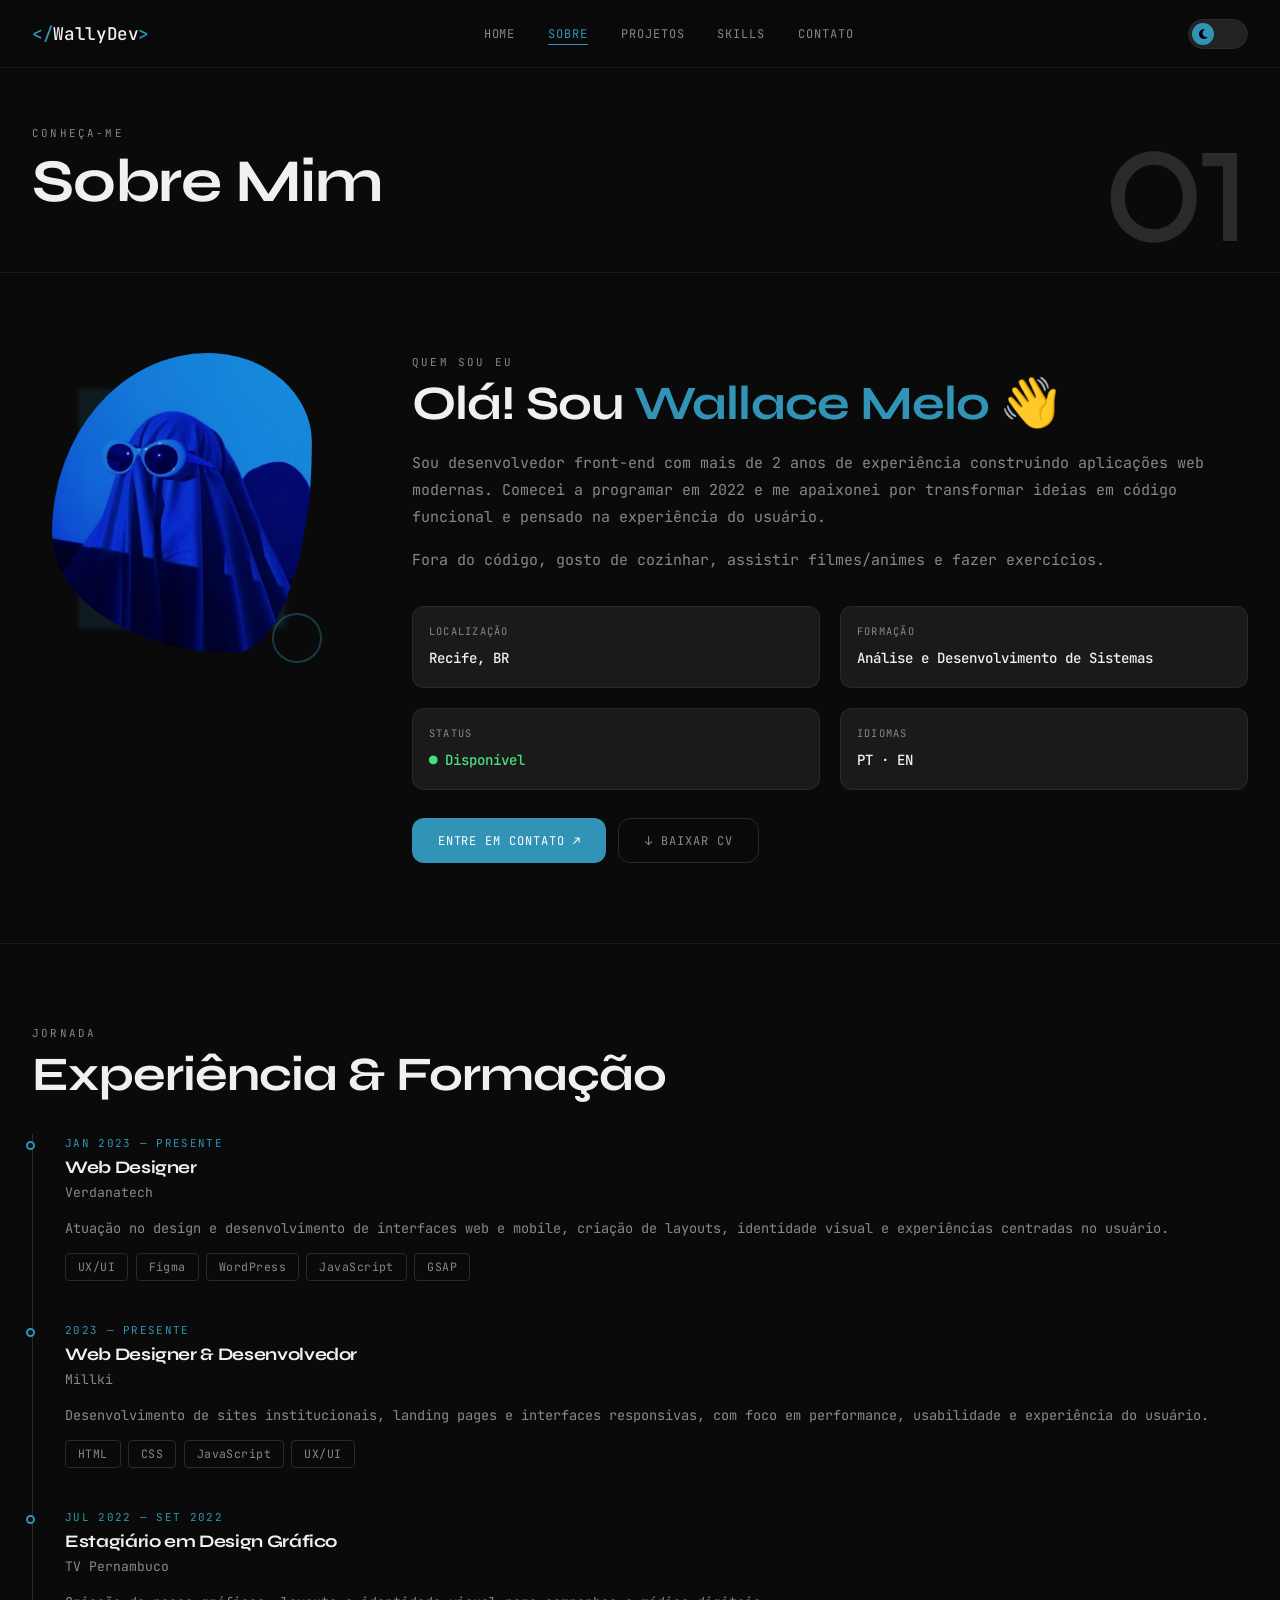
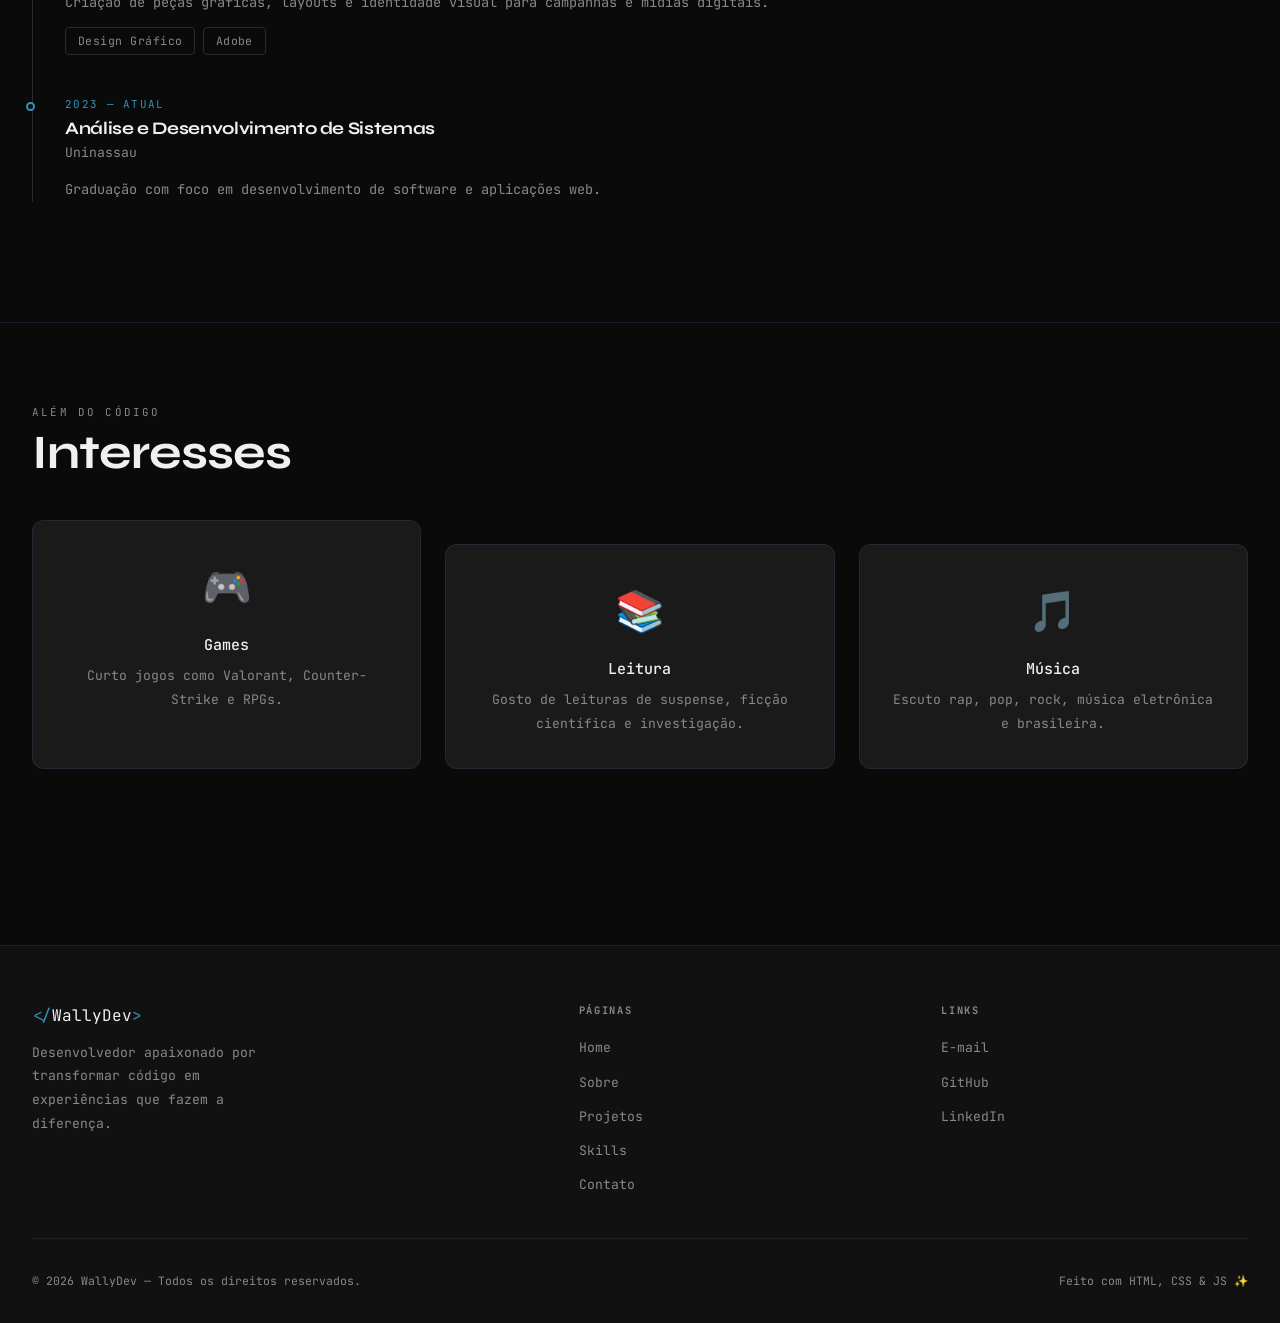
==== about.html @ e5231260 "feat: initial portfolio setup with pages, data structure, and UI enhancements (contact, projects, sk" ====
<!doctype html>
<html lang="pt-BR">

<head>
  <meta charset="UTF-8" />
  <script> (function () {
      var t = localStorage.getItem("tema");
      if (!t || t === "dark")
        document.documentElement.classList.remove("light");
      else document.documentElement.classList.add("light");
    })();
  </script>
  <meta name="viewport" content="width=device-width, initial-scale=1.0" />
  <title>Sobre Mim - WallyDev</title>
  <link rel="stylesheet" href="https://cdnjs.cloudflare.com/ajax/libs/font-awesome/6.5.0/css/all.min.css" />
  <link rel="stylesheet" href="assets/css/style.css" />
</head>

<body>
  <!-- ══ NAVBAR ══ -->
  <header class="navbar">
    <div class="nav-container">
      <!-- Logo -->
      <a href="index.html" class="nav-logo" aria-label="Início">
        <span class="tag-open">&lt;/</span>WallyDev<span class="tag-close">&gt;</span>
      </a>

      <!-- Links -->
      <nav aria-label="Principal">
        <ul class="nav-links">
          <li><a href="index.html" class="nav-link">Home</a></li>
          <li><a href="about.html" class="nav-link">Sobre</a></li>
          <li><a href="projects.html" class="nav-link">Projetos</a></li>
          <li><a href="skills.html" class="nav-link">Skills</a></li>
          <li><a href="contact.html" class="nav-link">Contato</a></li>
        </ul>
      </nav>

      <!-- toggle de tema + hambúrguer -->
      <div class="nav-direita">
        <!-- Toggle dark / light -->
        <button class="theme-btn" id="theme-btn">
          <div class="toggle-thumb">
            <i class="fa-solid fa-moon icon-lua"></i>
            <i class="fa-solid fa-sun icon-sol"></i>
          </div>
        </button>

        <button class="btn-menu" id="btn-menu">
          <i class="fa-solid fa-bars"></i>
        </button>
      </div>
    </div>

    <!-- Menu mobile -->
    <nav id="nav-mobile" class="nav-mobile" aria-label="Menu mobile">
      <a href="index.html" class="nav-link">Home</a>
      <a href="about.html" class="nav-link">Sobre</a>
      <a href="projects.html" class="nav-link">Projetos</a>
      <a href="skills.html" class="nav-link">Skills</a>
      <a href="contact.html" class="nav-link">Contato</a>
    </nav>
  </header>

  <main>
    <div class="pg-head">
      <div class="container">
        <span class="rotulo revelar">Conheça-me</span>
        <h1 class="revelar d1">Sobre Mim</h1>
        <span class="detalhe-num" aria-hidden="true">01</span>
      </div>
    </div>

    <!-- BIO + FOTO -->
    <section class="secao">
      <div class="container">
        <div class="sobre-grid">

          <!-- Foto -->
          <div class="blob-wrap revelar" style="width: 260px; height: 300px; margin: 0 auto">
            <div class="blob-frame">
              <img src="assets/images/profile/foto.jpg" alt="Foto de Wallace Melo" />
            </div>
          </div>

          <!-- Texto -->
          <div>
            <span class="rotulo revelar">Quem sou eu</span>
            <h2 class="revelar d1" style="margin-bottom: 1.25rem">
              Olá! Sou <span style="color: var(--accent)">Wallace Melo</span> 👋
            </h2>

            <!-- bio -->
            <p class="revelar d2" style="margin-bottom: 1rem">
              Sou desenvolvedor front-end com mais de 2 anos de
              experiência construindo aplicações web modernas. Comecei a
              programar em 2022 e me apaixonei por transformar ideias em
              código funcional e pensado na experiência do usuário.
            </p>
            <p class="revelar d3" style="margin-bottom: 2rem">
              Fora do código, gosto de cozinhar, assistir filmes/animes e fazer exercícios.
            </p>

            <!-- Info -->
            <div class="sobre-info revelar d4">
              <div class="info-item">
                <span class="info-rotulo">Localização</span>
                <span class="info-valor">Recife, BR</span>
              </div>
              <div class="info-item">
                <span class="info-rotulo">Formação</span>
                <span class="info-valor">Análise e Desenvolvimento de Sistemas</span>
              </div>
              <div class="info-item">
                <span class="info-rotulo">Status</span>
                <span class="info-valor" style="color: #4ade80">● Disponível</span>
              </div>
              <div class="info-item">
                <span class="info-rotulo">Idiomas</span>
                <span class="info-valor">PT · EN</span>
              </div>
            </div>

            <div style=" display: flex; gap: 0.75rem; flex-wrap: wrap; margin-top: 1.5rem;" class="revelar d4">
              <a href="contact.html" class="btn btn-prim">Entre em Contato ↗</a>
              <!-- link do currículo -->
              <a href="assets/docs/Wallace_Melo_CV.pdf" download="Wallace_Melo_CV.pdf" class="btn btn-ghost"> ↓ Baixar CV</a>
            </div>
          </div>
        </div>
      </div>
    </section>

    <!-- TIMELINE -->
    <section class="secao" style="border-top: 1px solid var(--border-soft)">
      <div class="container">
        <span class="rotulo revelar">Jornada</span>
        <h2 class="revelar d1" style="margin-bottom: 0">
          Experiência &amp; Formação
        </h2>

        <div class="timeline">

          <div class="tl-item revelar">
            <p class="tl-data">Jan 2023 — Presente</p>
            <h3 class="tl-cargo">Web Designer</h3>
            <p class="tl-empresa">Verdanatech</p>
            <p style="font-size: 0.85rem; margin-bottom: 0.75rem">
              Atuação no design e desenvolvimento de interfaces web e mobile, criação de layouts, identidade visual e
              experiências centradas no usuário.
            </p>
            <div class="tags">
              <span class="tag">UX/UI</span>
              <span class="tag">Figma</span>
              <span class="tag">WordPress</span>
              <span class="tag">JavaScript</span>
              <span class="tag">GSAP</span>
            </div>
          </div>

          <div class="tl-item revelar d1">
            <p class="tl-data">2023 — Presente</p>
            <h3 class="tl-cargo">Web Designer & Desenvolvedor</h3>
            <p class="tl-empresa">Millki</p>
            <p style="font-size: 0.85rem; margin-bottom: 0.75rem">
              Desenvolvimento de sites institucionais, landing pages e interfaces responsivas, com foco em performance,
              usabilidade e experiência do usuário.
            </p>
            <div class="tags">
              <span class="tag">HTML</span>
              <span class="tag">CSS</span>
              <span class="tag">JavaScript</span>
              <span class="tag">UX/UI</span>
            </div>
          </div>

          <div class="tl-item revelar d2">
            <p class="tl-data">Jul 2022 — Set 2022</p>
            <h3 class="tl-cargo">Estagiário em Design Gráfico</h3>
            <p class="tl-empresa">TV Pernambuco</p>
            <p style="font-size: 0.85rem; margin-bottom: 0.75rem">
              Criação de peças gráficas, layouts e identidade visual para campanhas e mídias digitais.
            </p>
            <div class="tags">
              <span class="tag">Design Gráfico</span>
              <span class="tag">Adobe</span>
            </div>
          </div>

          <div class="tl-item revelar d3">
            <p class="tl-data">2023 — Atual</p>
            <h3 class="tl-cargo">Análise e Desenvolvimento de Sistemas</h3>
            <p class="tl-empresa">Uninassau</p>
            <p style="font-size: 0.85rem">
              Graduação com foco em desenvolvimento de software e aplicações web.
            </p>
          </div>

        </div>
      </div>
    </section>

    <!-- HOBBIES -->
    <section class="secao" style="border-top: 1px solid var(--border-soft)">
      <div class="container">
        <span class="rotulo revelar">Além do código</span>
        <h2 class="revelar d1" style="margin-bottom: 2.5rem">Interesses</h2>
        <div class="grid-3">

          <div class="revelar skill-secao d1" style="text-align: center">
            <div style="font-size: 2.5rem; margin-bottom: 0.75rem">🎮</div>
            <strong style="display: block; margin-bottom: 0.35rem">Games</strong>
            <p style="font-size: 0.82rem">
              Curto jogos como Valorant, Counter-Strike e RPGs.
            </p>
          </div>

          <div class="revelar skill-secao d2" style="text-align: center">
            <div style="font-size: 2.5rem; margin-bottom: 0.75rem">📚</div>
            <strong style="display: block; margin-bottom: 0.35rem">Leitura</strong>
            <p style="font-size: 0.82rem">
              Gosto de leituras de suspense, ficção científica e investigação.
            </p>
          </div>

          <div class="revelar skill-secao d3" style="text-align: center">
            <div style="font-size: 2.5rem; margin-bottom: 0.75rem">🎵</div>
            <strong style="display: block; margin-bottom: 0.35rem">Música</strong>
            <p style="font-size: 0.82rem">
              Escuto rap, pop, rock, música eletrônica e brasileira.
            </p>
          </div>

        </div>
      </div>
    </section>
  </main>

  <!-- ══ FOOTER ══ -->
  <footer class="footer">
    <div class="container">
      <div class="footer-grid">
        <div>
          <span class="footer-logo">
            <span style="color: var(--accent)">&lt;/</span>WallyDev<span style="color: var(--accent)">&gt;
            </span>
          </span>
          <p class="footer-bio">
            Desenvolvedor apaixonado por transformar código em experiências
            que fazem a diferença.
          </p>
        </div>
        <div class="footer-col">
          <h5>Páginas</h5>
          <ul>
            <li><a href="index.html">Home</a></li>
            <li><a href="about.html">Sobre</a></li>
            <li><a href="projects.html">Projetos</a></li>
            <li><a href="skills.html">Skills</a></li>
            <li><a href="contact.html">Contato</a></li>
          </ul>
        </div>
        <div class="footer-col">
          <h5>Links</h5>
          <ul>
            <li><a href="mailto:wallacemsm2@email.com">E-mail</a></li>
            <li><a href="https://github.com/WallaceMichael" target="_blank" rel="noopener">GitHub</a></li>
            <li><a href="https://www.linkedin.com/in/wallace-michael-25173b197/" target="_blank"
                rel="noopener">LinkedIn</a></li>
          </ul>
        </div>
      </div>
      <div class="footer-base">
        <span>© <span id="ano-atual"></span> WallyDev — Todos os direitos reservados.</span>
        <span>Feito com HTML, CSS &amp; JS ✨</span>
      </div>
    </div>
  </footer>

  <script src="assets/js/script.js"></script>
</body>

</html>
---- assets/css/style.css ----
/*
  ╔══════════════════════════════════════════════════════╗
  ║   PORTFÓLIO DEV — style.css                          ║
  ║   Fontes: Syne (display) + JetBrains Mono (código)   ║
  ║   Tema padrão: dark | Alterna com html.light         ║
  ╚══════════════════════════════════════════════════════╝
*/
@import url('https://fonts.googleapis.com/css2?family=Syne:wght@400;500;600;700;800&family=JetBrains+Mono:ital,wght@0,300;0,400;0,500;1,300&display=swap');
@import '@fortawesome/fontawesome-free/css/all.min.css';

.social-icons {
  display: flex;
  gap: 1.2rem;
  align-items: center;
}

.social-icons a {
  width: 42px;
  height: 42px;
  border-radius: 50%;
  border: 1px solid var(--border);
  display: flex;
  align-items: center;
  justify-content: center;
  color: var(--text-muted);
  font-size: 1rem;
  transition: all 0.25s ease;
}

.social-icons a:hover {
  color: var(--accent);
  border-color: var(--accent);
  transform: translateY(-2px);
  box-shadow: 0 0 0 4px var(--accent-glow);
}


.contato-grid {
  display: grid;
  grid-template-columns: 1fr 1.2fr;
  gap: 3rem;
  align-items: center;
}

.contato-texto {
  max-width: 42ch;
}

.contato-frase {
  font-size: 1rem;
  line-height: 1.9;
  margin-bottom: 1.5rem;
}

.contato-cta {
  font-size: 0.9rem;
  color: var(--accent);
  font-weight: 500;
}


.github-card {
  margin-bottom: 2.5rem;
  transition: all 0.3s ease;
}

.github-card:hover {
  transform: translateY(-4px);
}


@media (max-width: 900px) {
  .contato-grid {
    grid-template-columns: 1fr;
    gap: 2.5rem;
  }

  .contato-texto {
    max-width: 100%;
  }
}

i {
  line-height: 5 !important;
}

/* ══════════════════════════════════════════
   VARIÁVEIS — dark mode é padrão, light mode ativa com html.light
══════════════════════════════════════════ */
:root {
  --bg: #0A0A0A;
  --bg2: #111111;
  --surface: #1A1A1A;
  --surface2: #222222;
  --border: #2A2A2A;
  --border-soft: rgba(129, 140, 248, 0.12);

  --accent: #3194B6;
  --accent-deep: #216379;
  --accent-glow: rgba(129, 140, 248, 0.18);

  --text: #F0F0F0;
  --text-muted: #888888;
  --text-faint: #2A2A2A;

  --nav-bg: rgba(10, 10, 10, 0.88);
  --sombra: 0 8px 40px rgba(0, 0, 0, 0.6);

  /* Tipografia */
  --display: 'Syne', sans-serif;
  --mono: 'JetBrains Mono', monospace;

  /* Layout */
  --max-w: 1280px;
  --nav-h: 68px;
  --raio: 12px;
  --pill: 999px;
  --ease: cubic-bezier(0.4, 0, 0.2, 1);
  --dur: 0.28s;
}

/* ── Modo claro ── */
html.light {
  --bg: #F4F6FF;
  --bg2: #EAEDff;
  --surface: #FFFFFF;
  --surface2: #EEF0FF;
  --border: #D2D6F5;
  --border-soft: rgba(79, 70, 229, 0.12);

  --accent: #006788;
  --accent-deep: #003444;
  --accent-glow: rgba(79, 70, 229, 0.14);

  --text: #1A1B35;
  --text-muted: #6B6E95;
  --text-faint: #C8CBE8;

  --nav-bg: rgba(244, 246, 255, 0.88);
  --sombra: 0 8px 40px rgba(79, 70, 229, 0.1);
}


/* ══════════════════════════════════════════
   RESET & BASE
══════════════════════════════════════════ */
*,
*::before,
*::after {
  box-sizing: border-box;
  margin: 0;
  padding: 0;
}

html {
  scroll-behavior: smooth;
}

body {
  font-family: var(--mono);
  font-size: 15px;
  line-height: 1.7;
  color: var(--text);
  background-color: var(--bg);
  overflow-x: hidden;
  transition: background-color 0.4s var(--ease), color 0.4s var(--ease);
}

main,
footer,
header {
  position: relative;
  z-index: 1;
}

ul {
  list-style: none;
}

a {
  text-decoration: none;
  color: inherit;
}

img {
  max-width: 100%;
  display: block;
}

button {
  border: none;
  background: none;
  font: inherit;
  cursor: pointer;
}

::selection {
  background: var(--accent);
  color: #fff;
}

::-webkit-scrollbar {
  width: 4px;
}

::-webkit-scrollbar-track {
  background: var(--bg2);
}

::-webkit-scrollbar-thumb {
  background: var(--accent);
  border-radius: 2px;
}


/* ══════════════════════════════════════════
   TIPOGRAFIA
══════════════════════════════════════════ */
h1,
h2,
h3,
h4 {
  font-family: var(--display);
  line-height: 1.1;
  letter-spacing: -0.02em;
  color: var(--text);
}

h1 {
  font-size: clamp(2.5rem, 5vw, 3.8rem);
}

h2 {
  font-size: clamp(2rem, 4vw, 3rem);
}

h3 {
  font-size: 1.25rem;
}

p {
  color: var(--text-muted);
  line-height: 1.8;
}

strong {
  color: var(--text);
  font-weight: 500;
}

/* Rótulo de seção (ex: "DESENVOLVIMENTO") */
.rotulo {
  font-size: 0.68rem;
  letter-spacing: 0.2em;
  text-transform: uppercase;
  color: var(--text-muted);
  display: block;
  margin-bottom: 0.4rem;
}

/* Título com linha à esquerda (como na referência) */
.titulo-borda {
  font-family: var(--display);
  font-size: 1.2rem;
  font-weight: 600;
  padding-left: 0.9rem;
  border-left: 3px solid var(--accent);
  line-height: 1.4;
  margin-bottom: 1.5rem;
  color: var(--text);
}

/* Tag de tecnologia */
.tag {
  display: inline-block;
  padding: 0.2rem 0.75rem;
  font-family: var(--mono);
  font-size: 0.72rem;
  letter-spacing: 0.04em;
  border: 1px solid var(--border);
  color: var(--text-muted);
  border-radius: 4px;
  transition: border-color var(--dur), color var(--dur);
  cursor: default;
}

.tag:hover {
  border-color: var(--accent);
  color: var(--accent);
}

.tags {
  display: flex;
  flex-wrap: wrap;
  gap: 0.45rem;
}

/* Badge de status */
.badge {
  display: inline-flex;
  align-items: center;
  gap: 0.35rem;
  font-family: var(--mono);
  font-size: 0.68rem;
  letter-spacing: 0.06em;
  text-transform: uppercase;
  padding: 0.2rem 0.6rem;
}

.badge::before {
  content: '';
  width: 5px;
  height: 5px;
  border-radius: 50%;
  background: currentColor;
  flex-shrink: 0;
}

.badge-verde {
  color: #4ADE80;
}

.badge-amarelo {
  color: #FACC15;
}

.badge-cinza {
  color: var(--text-muted);
}


/* ══════════════════════════════════════════
   UTILITÁRIOS
══════════════════════════════════════════ */
.container {
  width: var(--max-w);
  margin: 0 auto;
  padding: 0 2rem;
}

.secao {
  padding: 5rem 0;
}

.secao-lg {
  padding: 7rem 0;
}

.grid-2 {
  display: grid;
  grid-template-columns: repeat(2, 1fr);
  gap: 2.5rem;
}

.grid-3 {
  display: grid;
  grid-template-columns: repeat(3, 1fr);
  gap: 1.5rem;
}

.grid-4 {
  display: grid;
  grid-template-columns: repeat(4, 1fr);
  gap: 1.5rem;
}

.flex-c {
  display: flex;
  align-items: center;
}

.entre {
  justify-content: space-between;
}

.gap-sm {
  gap: 0.75rem;
}

.gap-md {
  gap: 1.5rem;
}


/* ══════════════════════════════════════════
   TOGGLE DE TEMA (lua / sol)
══════════════════════════════════════════ */
.theme-btn {
  position: relative;
  width: 60px;
  height: 30px;
  background: var(--surface2);
  border: 1px solid var(--border);
  border-radius: var(--pill);
  cursor: pointer;
  padding: 3px;
  transition: background var(--dur), border-color var(--dur);
  flex-shrink: 0;
}

.toggle-thumb {
  width: 22px;
  height: 22px;
  background: var(--accent);
  border-radius: 50%;
  display: flex;
  align-items: center;
  justify-content: center;
  font-size: 0.7rem;
  transition: transform 0.35s cubic-bezier(0.34, 1.56, 0.64, 1),
    background var(--dur);
  transform: translateX(0);
  line-height: 1;
}

html.light .toggle-thumb {
  transform: translateX(30px);
}

/* Esconde o ícone correto conforme o tema */
.icon-lua {
  display: block;
}

.icon-sol {
  display: none;
}

html.light .icon-lua {
  display: none;
}

html.light .icon-sol {
  display: block;
}


/* ══════════════════════════════════════════
   NAVBAR
══════════════════════════════════════════ */
.navbar {
  position: fixed;
  top: 0;
  left: 0;
  right: 0;
  z-index: 100;
  height: var(--nav-h);
  display: flex;
  align-items: center;
  background: var(--nav-bg);
  backdrop-filter: blur(18px);
  -webkit-backdrop-filter: blur(18px);
  border-bottom: 1px solid var(--border-soft);
  transition: background var(--dur), border-color var(--dur), box-shadow var(--dur);
}

.navbar.rolada {
  box-shadow: var(--sombra);
}

.nav-container {
  display: flex;
  align-items: center;
  justify-content: space-between;
  max-width: var(--max-w);
  width: 100%;
  margin: 0 auto;
  padding: 0 2rem;
}

/* Logo no estilo </NOME> */
.nav-logo {
  font-family: var(--mono);
  font-size: 1.1rem;
  font-weight: 500;
  color: var(--text);
  letter-spacing: -0.02em;
}

.nav-logo .tag-open,
.nav-logo .tag-close {
  color: var(--accent);
}

.nav-links {
  display: flex;
  align-items: center;
  gap: 0.25rem;
}

.nav-link {
  font-family: var(--mono);
  font-size: 0.75rem;
  letter-spacing: 0.08em;
  text-transform: uppercase;
  color: var(--text-muted);
  padding: 0.45rem 0.9rem;
  border-radius: var(--raio);
  transition: color var(--dur), background var(--dur);
  position: relative;
}

.nav-link::after {
  content: '';
  position: absolute;
  bottom: 4px;
  left: 0.9rem;
  right: 0.9rem;
  height: 1px;
  background: var(--accent);
  transform: scaleX(0);
  transform-origin: left;
  transition: transform 0.3s var(--ease);
}

.nav-link:hover,
.nav-link.ativo {
  color: var(--text);
}

.nav-link:hover::after,
.nav-link.ativo::after {
  transform: scaleX(1);
}

.nav-link.ativo {
  color: var(--accent);
}

.nav-direita {
  display: flex;
  align-items: center;
  gap: 0.75rem;
}

.btn-menu {
  display: none;
  font-size: 1.3rem;
  color: var(--text);
  padding: 0.25rem;
}

/* Menu mobile */
.nav-mobile {
  display: none;
  flex-direction: column;
  position: fixed;
  top: var(--nav-h);
  left: 0;
  right: 0;
  background: var(--bg);
  border-bottom: 1px solid var(--border);
  padding: 1.25rem 2rem 2rem;
  gap: 0.25rem;
  z-index: 99;
}

.nav-mobile.aberto {
  display: flex;
}

.nav-mobile .nav-link {
  font-size: 0.88rem;
  padding: 0.75rem 0;
  border-bottom: 1px solid var(--border-soft);
  border-radius: 0;
}

.nav-mobile .nav-link:last-child {
  border-bottom: none;
}


/* ══════════════════════════════════════════
   FOOTER
══════════════════════════════════════════ */
.footer {
  background: var(--bg2);
  border-top: 1px solid var(--border-soft);
  padding: 3.5rem 0 2rem;
  margin-top: 6rem;
}

.footer-grid {
  display: grid;
  grid-template-columns: 1.6fr 1fr 1fr;
  gap: 3.5rem;
  margin-bottom: 2.5rem;
}

.footer-logo {
  font-family: var(--mono);
  font-size: 1rem;
  color: var(--text);
  display: block;
  margin-bottom: 0.75rem;
}

.footer-bio {
  font-size: 0.82rem;
  max-width: 28ch;
  line-height: 1.8;
}

.footer-col h5 {
  font-family: var(--mono);
  font-size: 0.65rem;
  letter-spacing: 0.16em;
  text-transform: uppercase;
  color: var(--text-muted);
  margin-bottom: 1rem;
}

.footer-col ul {
  display: flex;
  flex-direction: column;
  gap: 0.55rem;
}

.footer-col a {
  font-size: 0.82rem;
  color: var(--text-muted);
  transition: color var(--dur);
}

.footer-col a:hover {
  color: var(--accent);
}

.footer-base {
  display: flex;
  justify-content: space-between;
  align-items: center;
  padding-top: 2rem;
  border-top: 1px solid var(--border-soft);
  font-size: 0.72rem;
  color: var(--text-muted);
}


/* ══════════════════════════════════════════
   BOTÕES
══════════════════════════════════════════ */
.btn {
  display: inline-flex;
  align-items: center;
  gap: 0.5rem;
  font-family: var(--mono);
  font-size: 0.75rem;
  letter-spacing: 0.08em;
  text-transform: uppercase;
  padding: 0.7rem 1.6rem;
  border-radius: var(--raio);
  transition: all var(--dur) var(--ease);
  white-space: nowrap;
  cursor: pointer;
}

.btn-prim {
  background: var(--accent);
  color: #fff;
  box-shadow: 0 0 0 0 var(--accent-glow);
}

.btn-prim:hover {
  background: var(--accent-deep);
  transform: translateY(-2px);
  box-shadow: 0 0 0 6px var(--accent-glow);
}

.btn-ghost {
  background: transparent;
  color: var(--text-muted);
  border: 1px solid var(--border);
}

.btn-ghost:hover {
  border-color: var(--accent);
  color: var(--accent);
}

.btn-sm {
  padding: 0.45rem 1rem;
  font-size: 0.68rem;
}

.btn-link {
  font-family: var(--mono);
  font-size: 0.8rem;
  color: var(--text);
  letter-spacing: 0.06em;
  text-transform: uppercase;
  padding-bottom: 3px;
  border-bottom: 1.5px solid var(--text-muted);
  transition: color var(--dur), border-color var(--dur);
  display: inline-flex;
  align-items: center;
  gap: 0.35rem;
}

.btn-link:hover {
  color: var(--accent);
  border-color: var(--accent);
}


/* ══════════════════════════════════════════
   BLOB — FOTO COM FORMA ORGÂNICA
══════════════════════════════════════════ */
.blob-wrap {
  position: relative;
  flex-shrink: 0;
  width: 360px;
  height: 500px;
}

/* Sombra/decoração atrás da foto */
.blob-wrap::before {
  content: '';
  position: absolute;
  width: 80%;
  height: 80%;
  background: var(--accent);
  opacity: 0.12;
  top: 12%;
  left: 10%;
  animation: blob-morph 10s ease-in-out infinite reverse;
  filter: blur(2px);
}

/* Ponto decorativo no canto */
.blob-wrap::after {
  content: '';
  position: absolute;
  width: 50px;
  height: 50px;
  border: 2px solid var(--accent);
  border-radius: 50%;
  bottom: -10px;
  right: -10px;
  opacity: 0.35;
}

.blob-frame {
  width: 100%;
  height: 100%;
  border-radius: 60% 40% 30% 70% / 60% 30% 70% 40%;
  overflow: hidden;
  position: relative;
  z-index: 1;
  animation: blob-morph 8s ease-in-out infinite;
}

.blob-frame img {
  width: 100%;
  height: 100%;
  object-fit: cover;
  filter: grayscale(20%) brightness(0.95) contrast(1.02);
  transition: filter 0.6s var(--ease);
}

.blob-wrap:hover .blob-frame img {
  filter: grayscale(0%) brightness(1) contrast(1.02);
}

/* Placeholder quando não há foto */
.blob-placeholder {
  width: 100%;
  height: 100%;
  background: var(--surface2);
  display: flex;
  flex-direction: column;
  align-items: center;
  justify-content: center;
  gap: 0.75rem;
  color: var(--text-muted);
  font-family: var(--mono);
  font-size: 0.72rem;
  text-align: center;
}

@keyframes blob-morph {

  0%,
  100% {
    border-radius: 60% 40% 30% 70% / 60% 30% 70% 40%;
  }

  25% {
    border-radius: 30% 60% 70% 40% / 50% 60% 30% 60%;
  }

  50% {
    border-radius: 50% 60% 30% 60% / 40% 30% 60% 50%;
  }

  75% {
    border-radius: 40% 60% 60% 40% / 60% 40% 40% 60%;
  }
}


/* ══════════════════════════════════════════
   TICKER / MARQUEE
══════════════════════════════════════════ */
.ticker {
  overflow: hidden;
  border-top: 1px solid var(--border-soft);
  border-bottom: 1px solid var(--border-soft);
  padding: 1rem 0;
  background: var(--bg2);
}

.ticker-inner {
  display: flex;
  gap: 2.5rem;
  animation: ticker-scroll 28s linear infinite;
  width: max-content;
}

.ticker:hover .ticker-inner {
  animation-play-state: paused;
}

.ticker-item {
  display: flex;
  align-items: center;
  gap: 0.6rem;
  font-family: var(--mono);
  font-size: 0.72rem;
  color: var(--text-muted);
  white-space: nowrap;
  text-transform: uppercase;
  letter-spacing: 0.1em;
}

.ticker-item::before {
  content: '◆';
  color: var(--accent);
  font-size: 0.45rem;
}

@keyframes ticker-scroll {
  from {
    transform: translateX(0);
  }

  to {
    transform: translateX(-50%);
  }
}


/* ══════════════════════════════════════════
   CARD DE PROJETO
══════════════════════════════════════════ */
.card {
  background: var(--surface);
  border: 1px solid var(--border-soft);
  border-radius: var(--raio);
  overflow: hidden;
  transition: transform var(--dur), box-shadow var(--dur), border-color var(--dur);
  display: flex;
  flex-direction: column;
}

.card:hover {
  transform: translateY(-5px);
  border-color: var(--accent);
  box-shadow: var(--sombra), 0 0 0 1px var(--accent-glow);
}

.card-thumb {
  aspect-ratio: 16/9;
  background: var(--surface2);
  display: flex;
  align-items: center;
  justify-content: center;
  font-size: 3rem;
  color: var(--text-faint);
  overflow: hidden;
  position: relative;
}

.card-thumb img {
  width: 100%;
  height: 100%;
  object-fit: cover;
}

/* Overlay de hover na thumbnail */
.card-thumb::after {
  content: 'Ver mais →';
  position: absolute;
  inset: 0;
  background: var(--accent);
  color: #fff;
  font-family: var(--mono);
  font-size: 0.75rem;
  letter-spacing: 0.1em;
  text-transform: uppercase;
  display: flex;
  align-items: center;
  justify-content: center;
  opacity: 0;
  transition: opacity var(--dur);
}

.card:hover .card-thumb::after {
  opacity: 1;
}

.card-body {
  padding: 1.4rem;
  flex-grow: 1;
  display: flex;
  flex-direction: column;
  gap: 0.6rem;
}

.card-titulo {
  font-family: var(--display);
  font-size: 1.1rem;
  font-weight: 700;
}

.card-desc {
  font-size: 0.82rem;
  line-height: 1.7;
  flex-grow: 1;
  display: -webkit-box;
  -webkit-line-clamp: 3;
  -webkit-box-orient: vertical;
  overflow: hidden;
}

.card-footer {
  display: flex;
  align-items: center;
  justify-content: space-between;
  padding-top: 1rem;
  border-top: 1px solid var(--border-soft);
  margin-top: auto;
  flex-wrap: wrap;
  gap: 0.5rem;
}


/* ══════════════════════════════════════════
   SOCIAL CÍRCULOS (página contato)
══════════════════════════════════════════ */
.social-grid {
  display: flex;
  flex-wrap: wrap;
  gap: 1.5rem;
}

.social-circulo {
  width: 145px;
  height: 145px;
  border-radius: 50%;
  border: 1.5px solid var(--border);
  display: flex;
  flex-direction: column;
  align-items: center;
  justify-content: center;
  gap: 0.4rem;
  text-decoration: none;
  color: var(--text);
  font-family: var(--mono);
  font-size: 0.78rem;
  font-weight: 500;
  text-transform: uppercase;
  letter-spacing: 0.06em;
  transition: all 0.35s cubic-bezier(0.34, 1.56, 0.64, 1);
  position: relative;
  overflow: hidden;
  cursor: pointer;
}

/* Fundo animado no hover */
.social-circulo::before {
  content: '';
  position: absolute;
  inset: 0;
  border-radius: 50%;
  background: var(--accent);
  transform: scale(0);
  transition: transform 0.4s cubic-bezier(0.34, 1.56, 0.64, 1);
}

.social-circulo:hover::before {
  transform: scale(1);
}

.social-circulo:hover {
  color: #fff;
  border-color: var(--accent);
}

.social-circulo>* {
  position: relative;
  z-index: 1;
}

.social-circulo .sc-icon {
  font-size: 1.6rem;
}

.social-circulo .sc-nome {
  font-size: 0.72rem;
}

.social-circulo .sc-seta {
  font-size: 0.8rem;
  opacity: 0.6;
}


/* ══════════════════════════════════════════
   GITHUB CARD (contato)
══════════════════════════════════════════ */
.github-card {
  background: var(--surface);
  border: 1px solid var(--border-soft);
  border-radius: var(--raio);
  padding: 1.5rem 1.75rem;
  display: flex;
  gap: 1.5rem;
  align-items: flex-start;
  margin-bottom: 2rem;
  transition: border-color var(--dur);
}

.github-card:hover {
  border-color: var(--accent);
}

.gh-avatar {
  width: 64px;
  height: 64px;
  border-radius: 50%;
  border: 2px dashed var(--border);
  display: flex;
  align-items: center;
  justify-content: center;
  font-size: 2rem;
  flex-shrink: 0;
  color: var(--text-muted);
}

.gh-handle {
  font-family: var(--mono);
  font-size: 0.88rem;
  color: var(--accent);
  margin-bottom: 0.4rem;
}

.gh-bio {
  font-size: 0.82rem;
  max-width: 45ch;
}


/* ══════════════════════════════════════════
   FORMULÁRIO
══════════════════════════════════════════ */
.campo {
  display: flex;
  flex-direction: column;
  gap: 0.35rem;
  margin-bottom: 1.2rem;
}

.campo-label {
  font-size: 0.68rem;
  letter-spacing: 0.14em;
  text-transform: uppercase;
  color: var(--text-muted);
}

.campo-input {
  padding: 0.8rem 1rem;
  background: var(--surface);
  border: 1px solid var(--border);
  border-bottom-width: 2px;
  border-radius: var(--raio) var(--raio) 0 0;
  font: inherit;
  font-size: 0.88rem;
  color: var(--text);
  outline: none;
  width: 100%;
  transition: border-color var(--dur), box-shadow var(--dur), background var(--dur);
}

.campo-input:focus {
  border-color: var(--accent);
  box-shadow: 0 2px 0 0 var(--accent);
  background: var(--surface2);
}

.campo-input.erro {
  border-color: #F87171;
  box-shadow: 0 2px 0 0 #F87171;
}

textarea.campo-input {
  resize: vertical;
  min-height: 140px;
  border-radius: var(--raio);
}

.campo-erro {
  font-size: 0.72rem;
  color: #F87171;
  min-height: 1rem;
}

.form-ok {
  padding: 0.9rem 1.25rem;
  background: rgba(74, 222, 128, 0.08);
  border: 1px solid rgba(74, 222, 128, 0.3);
  border-radius: var(--raio);
  font-size: 0.82rem;
  color: #4ADE80;
  display: none;
  margin-top: 1rem;
}


/* ══════════════════════════════════════════
   SEÇÃO: HERO (home)
══════════════════════════════════════════ */
.hero {
  min-height: 100vh;
  display: flex;
  align-items: center;
  padding-top: var(--nav-h);
}

.hero-inner {
  display: flex;
  align-items: center;
  gap: 4rem;
  justify-content: space-between;
  padding: 3rem 0;
}

.hero-text {
  flex: 1;
  max-width: 540px;
}

.hero-kicker {
  display: inline-flex;
  align-items: center;
  gap: 0.6rem;
  font-family: var(--mono);
  font-size: 0.72rem;
  letter-spacing: 0.14em;
  text-transform: uppercase;
  color: var(--text-muted);
  margin-bottom: 1.25rem;
}

.hero-dot {
  width: 7px;
  height: 7px;
  border-radius: 50%;
  background: #4ADE80;
  animation: pulsar 2s ease-in-out infinite;
  flex-shrink: 0;
}

@keyframes pulsar {

  0%,
  100% {
    box-shadow: 0 0 0 0 rgba(74, 222, 128, 0.5);
  }

  50% {
    box-shadow: 0 0 0 6px rgba(74, 222, 128, 0);
  }
}

.hero-titulo {
  font-family: var(--display);
  font-size: clamp(2.8rem, 6vw, 4.5rem);
  font-weight: 800;
  line-height: 1.05;
  letter-spacing: -0.03em;
  margin-bottom: 1.25rem;
}

.hero-titulo .linha-acento {
  color: var(--accent);
  /* Efeito de grade no texto */
  background: linear-gradient(135deg, var(--accent) 0%, #A78BFA 100%);
  -webkit-background-clip: text;
  -webkit-text-fill-color: transparent;
  background-clip: text;
}

.hero-sub {
  font-size: 0.92rem;
  max-width: 44ch;
  line-height: 1.85;
  margin-bottom: 2.5rem;
}

.hero-acoes {
  display: flex;
  gap: 0.75rem;
  flex-wrap: wrap;
  margin-bottom: 2.5rem;
}

.hero-redes {
  display: flex;
  gap: 1.5rem;
  align-items: center;
}

.rede-link {
  font-family: var(--mono);
  font-size: 0.72rem;
  letter-spacing: 0.1em;
  text-transform: uppercase;
  color: var(--text-muted);
  border-bottom: 1px solid transparent;
  padding-bottom: 2px;
  transition: all var(--dur);
}

.rede-link:hover {
  color: var(--accent);
  border-color: var(--accent);
}


/* ══════════════════════════════════════════
   SEÇÃO: SOBRE (foto + texto)
══════════════════════════════════════════ */
.sobre-grid {
  display: grid;
  grid-template-columns: 300px 1fr;
  gap: 5rem;
  align-items: start;
}

.sobre-info {
  display: grid;
  grid-template-columns: 1fr 1fr;
  gap: 1.25rem;
  margin: 1.75rem 0;
}

.info-item {
  padding: 1rem;
  background: var(--surface);
  border: 1px solid var(--border-soft);
  border-radius: var(--raio);
}

.info-rotulo {
  font-size: 0.65rem;
  letter-spacing: 0.12em;
  text-transform: uppercase;
  color: var(--text-muted);
  margin-bottom: 0.3rem;
  display: block;
}

.info-valor {
  font-size: 0.88rem;
  color: var(--text);
  font-weight: 500;
}


/* ══════════════════════════════════════════
   TIMELINE
══════════════════════════════════════════ */
.timeline {
  border-left: 1.5px solid var(--border);
  padding-left: 2rem;
  margin-top: 2rem;
}

.tl-item {
  position: relative;
  margin-bottom: 2.5rem;
}

.tl-item::before {
  content: '';
  position: absolute;
  left: -2.45rem;
  top: 7px;
  width: 9px;
  height: 9px;
  border-radius: 50%;
  background: var(--bg);
  border: 2px solid var(--accent);
}

.tl-data {
  font-family: var(--mono);
  font-size: 0.68rem;
  letter-spacing: 0.12em;
  text-transform: uppercase;
  color: var(--accent);
  margin-bottom: 0.3rem;
}

.tl-cargo {
  font-family: var(--display);
  font-size: 1.1rem;
  font-weight: 700;
  margin-bottom: 0.2rem;
}

.tl-empresa {
  font-size: 0.82rem;
  color: var(--text-muted);
  margin-bottom: 0.75rem;
}


/* ══════════════════════════════════════════
   SEÇÃO: PROJETOS
══════════════════════════════════════════ */
.filtros {
  display: flex;
  flex-wrap: wrap;
  gap: 0.5rem;
  margin-bottom: 2.5rem;
}

.filtro-btn {
  font-family: var(--mono);
  font-size: 0.68rem;
  letter-spacing: 0.1em;
  text-transform: uppercase;
  padding: 0.35rem 0.9rem;
  border-radius: var(--pill);
  border: 1px solid var(--border);
  color: var(--text-muted);
  background: transparent;
  cursor: pointer;
  transition: all var(--dur);
}

.filtro-btn:hover,
.filtro-btn.ativo {
  background: var(--accent);
  border-color: var(--accent);
  color: #fff;
}

.busca-wrap {
  position: relative;
  max-width: 360px;
  margin-bottom: 2rem;
}

.busca-ico {
  position: absolute;
  left: 1rem;
  top: 50%;
  transform: translateY(-50%);
  font-size: 0.85rem;
  pointer-events: none;
  color: var(--text-muted);
}

.campo-busca {
  width: 100%;
  padding: 0.7rem 1rem 0.7rem 2.6rem;
  background: var(--surface);
  border: 1px solid var(--border);
  border-radius: var(--pill);
  font: inherit;
  font-size: 0.82rem;
  color: var(--text);
  outline: none;
  transition: border-color var(--dur), box-shadow var(--dur);
}

.campo-busca:focus {
  border-color: var(--accent);
  box-shadow: 0 0 0 3px var(--accent-glow);
}

.campo-busca::placeholder {
  color: var(--text-muted);
}


/* ══════════════════════════════════════════
   SEÇÃO: SKILLS
══════════════════════════════════════════ */
.skill-secao {
  background: var(--surface);
  border: 1px solid var(--border-soft);
  border-radius: var(--raio);
  padding: 2rem;
}

.skill-secao+.skill-secao {
  margin-top: 1.5rem;
}


/* ══════════════════════════════════════════
   SCROLL REVEAL
══════════════════════════════════════════ */
.revelar {
  opacity: 0;
  transform: translateY(22px);
  transition: opacity 0.65s var(--ease), transform 0.65s var(--ease);
}

.revelar.visivel {
  opacity: 1;
  transform: translateY(0);
}

.d1 {
  transition-delay: 0.08s;
}

.d2 {
  transition-delay: 0.16s;
}

.d3 {
  transition-delay: 0.24s;
}

.d4 {
  transition-delay: 0.32s;
}


/* ══════════════════════════════════════════
   CABEÇALHO DE PÁGINA (sub-pages)
══════════════════════════════════════════ */
.pg-head {
  padding-top: calc(var(--nav-h) + 3.5rem);
  padding-bottom: 3.5rem;
  border-bottom: 1px solid var(--border-soft);
  overflow: hidden;
  position: relative;
}

.pg-head h1 {
  margin-top: 0.3rem;
}

.pg-head .detalhe-num {
  position: absolute;
  right: 2rem;
  bottom: 0;
  font-family: var(--display);
  font-size: clamp(5rem, 14vw, 11rem);
  color: var(--text-faint);
  line-height: 1;
  pointer-events: none;
  user-select: none;
  letter-spacing: -0.04em;
}


/* ══════════════════════════════════════════
   SEÇÃO HEADING
══════════════════════════════════════════ */
.sec-head {
  margin-bottom: 3rem;
  padding-bottom: 1.25rem;
  border-bottom: 1px solid var(--border-soft);
  display: flex;
  align-items: baseline;
  justify-content: space-between;
  flex-wrap: wrap;
  gap: 1rem;
}

.sec-head h2 {
  font-size: clamp(1.75rem, 3.5vw, 2.5rem);
}


/* ══════════════════════════════════════════
   RESPONSIVIDADE
══════════════════════════════════════════ */
@media (max-width: 900px) {
  .hero-inner {
    flex-direction: column-reverse;
    align-items: flex-start;
    gap: 2.5rem;
  }

  .blob-wrap {
    width: 280px;
    height: 310px;
    margin: 0 auto;
  }

  .footer-grid {
    grid-template-columns: 1fr 1fr;
    gap: 2rem;
  }

  .sobre-grid {
    grid-template-columns: 1fr;
    gap: 2rem;
  }

  .grid-3 {
    grid-template-columns: repeat(2, 1fr);
  }
}

@media (max-width: 768px) {
  :root {
    --nav-h: 62px;
  }

  .nav-links {
    display: none;
  }

  .btn-menu {
    display: block;
  }

  .grid-2 {
    grid-template-columns: 1fr;
  }

  .sobre-info {
    grid-template-columns: 1fr;
  }

  .social-grid {
    justify-content: center;
  }

  .social-circulo {
    width: 120px;
    height: 120px;
    font-size: 0.7rem;
  }

  .social-circulo .sc-icon {
    font-size: 1.3rem;
  }

  .footer-grid {
    grid-template-columns: 1fr;
    gap: 2rem;
  }

  .footer-base {
    flex-direction: column;
    gap: 0.5rem;
    text-align: center;
  }
}

@media (max-width: 480px) {
  .container {
    padding: 0 1.25rem;
  }

  .grid-3 {
    grid-template-columns: 1fr;
  }

  .hero-acoes {
    flex-direction: column;
    align-items: stretch;
  }

  .btn {
    justify-content: center;
  }
}
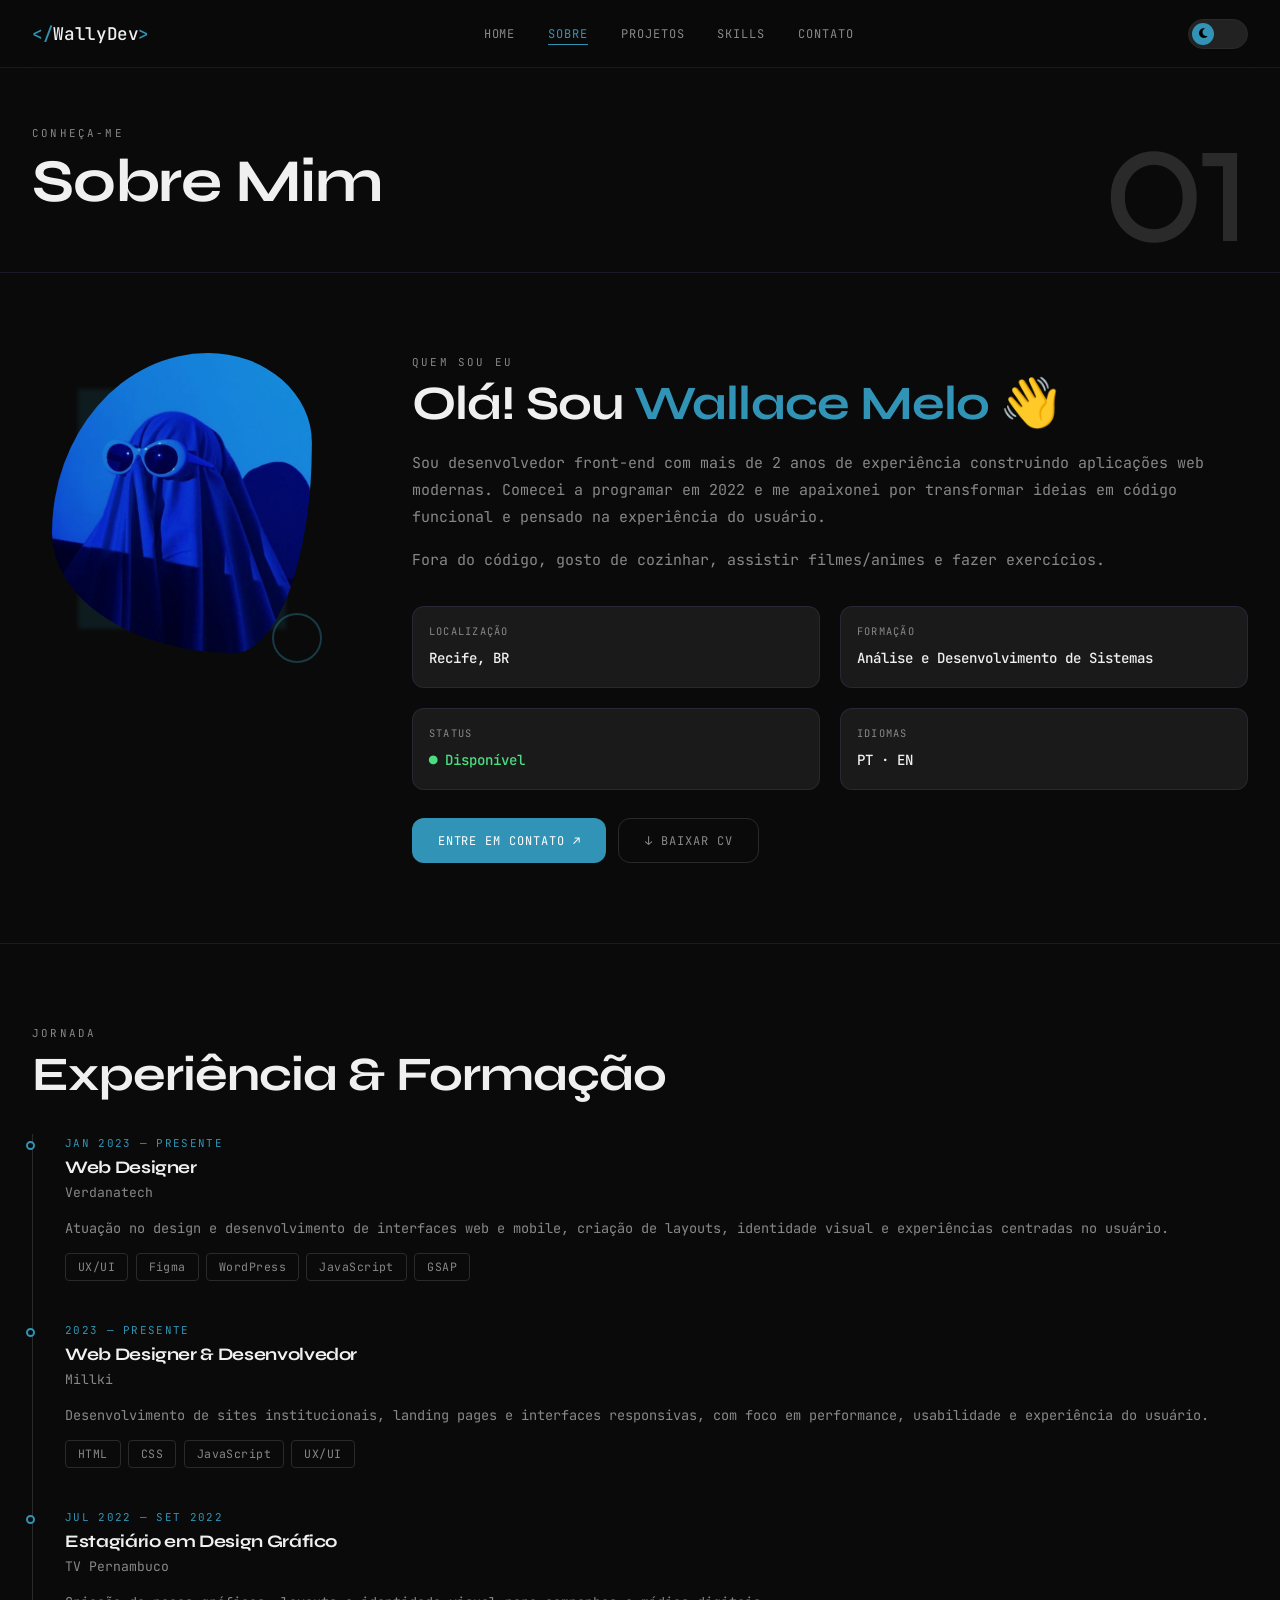
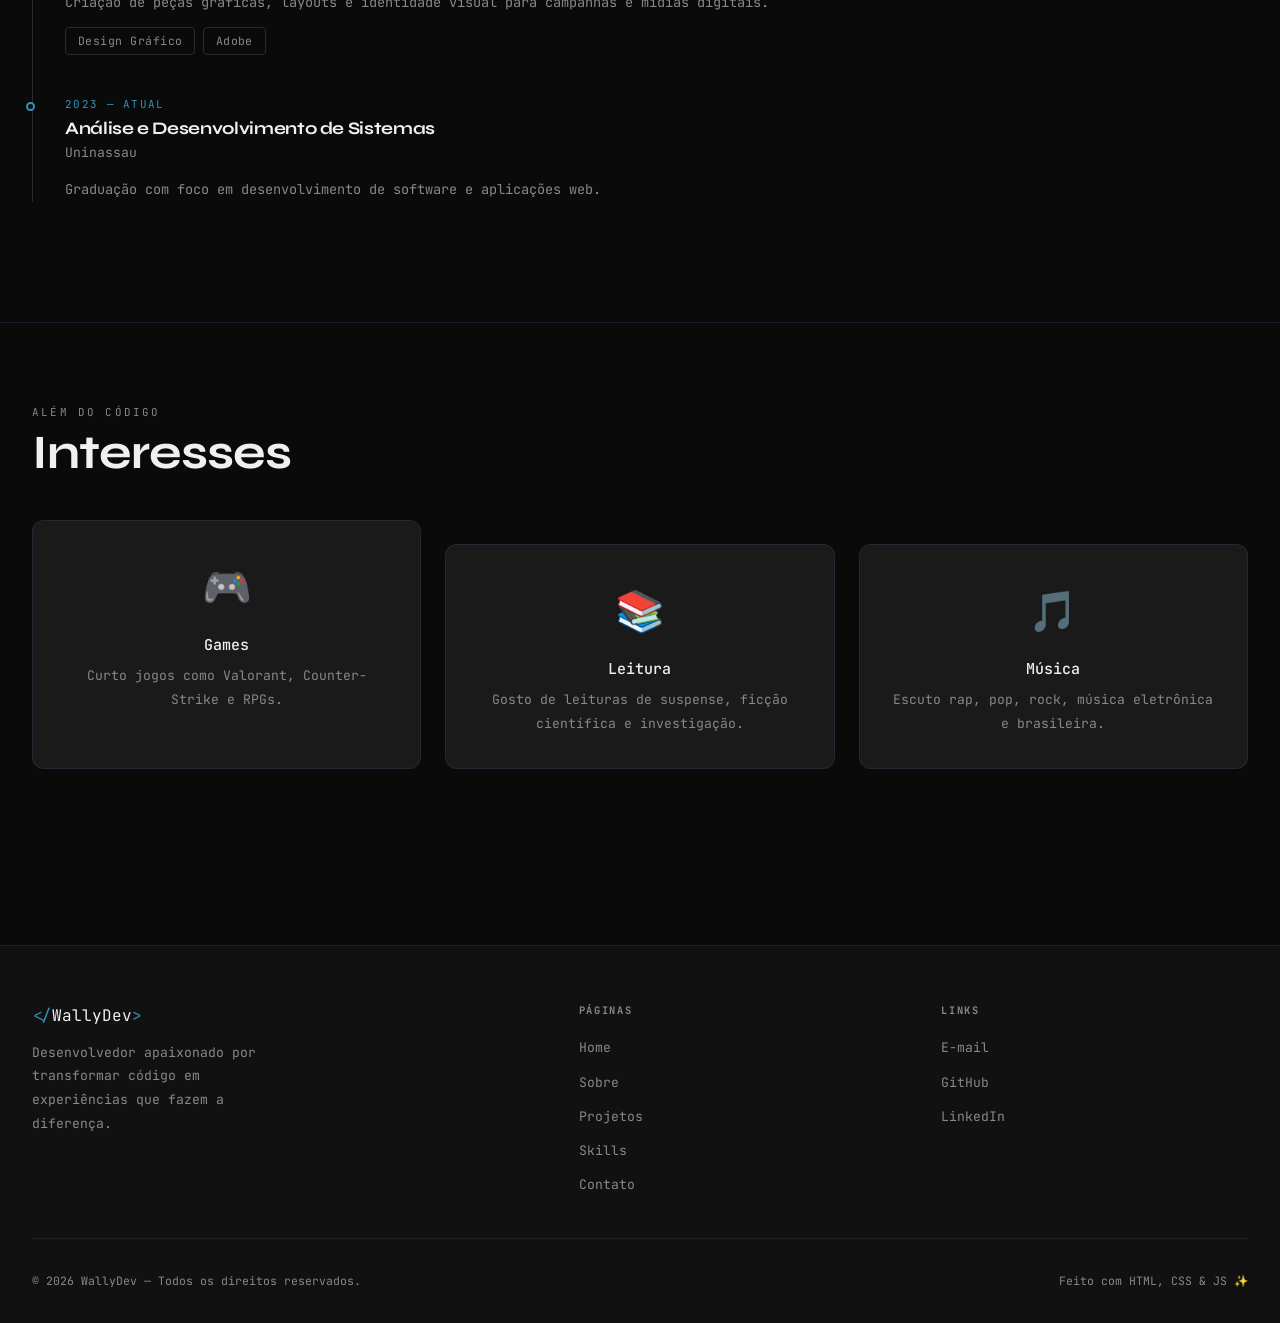
==== commit f24a7415: "fix: update navigation links to use root path for consistency" ====
--- a/about.html
+++ b/about.html
@@ -21,14 +21,14 @@
   <header class="navbar">
     <div class="nav-container">
       <!-- Logo -->
-      <a href="index.html" class="nav-logo" aria-label="Início">
+      <a href="/" class="nav-logo" aria-label="Início">
         <span class="tag-open">&lt;/</span>WallyDev<span class="tag-close">&gt;</span>
       </a>
 
       <!-- Links -->
       <nav aria-label="Principal">
         <ul class="nav-links">
-          <li><a href="index.html" class="nav-link">Home</a></li>
+          <li><a href="/" class="nav-link">Home</a></li>
           <li><a href="about.html" class="nav-link">Sobre</a></li>
           <li><a href="projects.html" class="nav-link">Projetos</a></li>
           <li><a href="skills.html" class="nav-link">Skills</a></li>
--- a/assets/css/style.css
+++ b/assets/css/style.css
@@ -8,82 +8,6 @@
 @import url('https://fonts.googleapis.com/css2?family=Syne:wght@400;500;600;700;800&family=JetBrains+Mono:ital,wght@0,300;0,400;0,500;1,300&display=swap');
 @import '@fortawesome/fontawesome-free/css/all.min.css';
 
-.social-icons {
-  display: flex;
-  gap: 1.2rem;
-  align-items: center;
-}
-
-.social-icons a {
-  width: 42px;
-  height: 42px;
-  border-radius: 50%;
-  border: 1px solid var(--border);
-  display: flex;
-  align-items: center;
-  justify-content: center;
-  color: var(--text-muted);
-  font-size: 1rem;
-  transition: all 0.25s ease;
-}
-
-.social-icons a:hover {
-  color: var(--accent);
-  border-color: var(--accent);
-  transform: translateY(-2px);
-  box-shadow: 0 0 0 4px var(--accent-glow);
-}
-
-
-.contato-grid {
-  display: grid;
-  grid-template-columns: 1fr 1.2fr;
-  gap: 3rem;
-  align-items: center;
-}
-
-.contato-texto {
-  max-width: 42ch;
-}
-
-.contato-frase {
-  font-size: 1rem;
-  line-height: 1.9;
-  margin-bottom: 1.5rem;
-}
-
-.contato-cta {
-  font-size: 0.9rem;
-  color: var(--accent);
-  font-weight: 500;
-}
-
-
-.github-card {
-  margin-bottom: 2.5rem;
-  transition: all 0.3s ease;
-}
-
-.github-card:hover {
-  transform: translateY(-4px);
-}
-
-
-@media (max-width: 900px) {
-  .contato-grid {
-    grid-template-columns: 1fr;
-    gap: 2.5rem;
-  }
-
-  .contato-texto {
-    max-width: 100%;
-  }
-}
-
-i {
-  line-height: 5 !important;
-}
-
 /* ══════════════════════════════════════════
    VARIÁVEIS — dark mode é padrão, light mode ativa com html.light
 ══════════════════════════════════════════ */
@@ -154,6 +78,8 @@
 
 html {
   scroll-behavior: smooth;
+  /* Evita scroll horizontal em qualquer tela */
+  overflow-x: hidden;
 }
 
 body {
@@ -162,7 +88,10 @@
   line-height: 1.7;
   color: var(--text);
   background-color: var(--bg);
+  /* Proteção contra overflow horizontal */
   overflow-x: hidden;
+  width: 100%;
+  min-width: 320px;
   transition: background-color 0.4s var(--ease), color 0.4s var(--ease);
 }
 
@@ -258,7 +187,7 @@
   margin-bottom: 0.4rem;
 }
 
-/* Título com linha à esquerda (como na referência) */
+/* Título com linha à esquerda */
 .titulo-borda {
   font-family: var(--display);
   font-size: 1.2rem;
@@ -333,7 +262,9 @@
    UTILITÁRIOS
 ══════════════════════════════════════════ */
 .container {
-  width: var(--max-w);
+  /* CORRIGIDO: era width fixo, agora respeita telas menores */
+  max-width: var(--max-w);
+  width: 100%;
   margin: 0 auto;
   padding: 0 2rem;
 }
@@ -417,7 +348,6 @@
   transform: translateX(30px);
 }
 
-/* Esconde o ícone correto conforme o tema */
 .icon-lua {
   display: block;
 }
@@ -475,6 +405,8 @@
   font-weight: 500;
   color: var(--text);
   letter-spacing: -0.02em;
+  /* Evita que o logo quebre em múltiplas linhas */
+  white-space: nowrap;
 }
 
 .nav-logo .tag-open,
@@ -714,7 +646,6 @@
   height: 500px;
 }
 
-/* Sombra/decoração atrás da foto */
 .blob-wrap::before {
   content: '';
   position: absolute;
@@ -728,7 +659,6 @@
   filter: blur(2px);
 }
 
-/* Ponto decorativo no canto */
 .blob-wrap::after {
   content: '';
   position: absolute;
@@ -763,7 +693,6 @@
   filter: grayscale(0%) brightness(1) contrast(1.02);
 }
 
-/* Placeholder quando não há foto */
 .blob-placeholder {
   width: 100%;
   height: 100%;
@@ -888,7 +817,6 @@
   object-fit: cover;
 }
 
-/* Overlay de hover na thumbnail */
 .card-thumb::after {
   content: 'Ver mais →';
   position: absolute;
@@ -943,6 +871,36 @@
   margin-top: auto;
   flex-wrap: wrap;
   gap: 0.5rem;
+}
+
+
+/* ══════════════════════════════════════════
+   SOCIAL ÍCONES (navbar / hero)
+══════════════════════════════════════════ */
+.social-icons {
+  display: flex;
+  gap: 1.2rem;
+  align-items: center;
+}
+
+.social-icons a {
+  width: 42px;
+  height: 42px;
+  border-radius: 50%;
+  border: 1px solid var(--border);
+  display: flex;
+  align-items: center;
+  justify-content: center;
+  color: var(--text-muted);
+  font-size: 1rem;
+  transition: all 0.25s ease;
+}
+
+.social-icons a:hover {
+  color: var(--accent);
+  border-color: var(--accent);
+  transform: translateY(-2px);
+  box-shadow: 0 0 0 4px var(--accent-glow);
 }
 
 
@@ -978,7 +936,6 @@
   cursor: pointer;
 }
 
-/* Fundo animado no hover */
 .social-circulo::before {
   content: '';
   position: absolute;
@@ -1029,11 +986,12 @@
   gap: 1.5rem;
   align-items: flex-start;
   margin-bottom: 2rem;
-  transition: border-color var(--dur);
+  transition: border-color var(--dur), transform var(--dur);
 }
 
 .github-card:hover {
   border-color: var(--accent);
+  transform: translateY(-4px);
 }
 
 .gh-avatar {
@@ -1059,6 +1017,33 @@
 .gh-bio {
   font-size: 0.82rem;
   max-width: 45ch;
+}
+
+
+/* ══════════════════════════════════════════
+   CONTATO — GRID
+══════════════════════════════════════════ */
+.contato-grid {
+  display: grid;
+  grid-template-columns: 1fr 1.2fr;
+  gap: 3rem;
+  align-items: center;
+}
+
+.contato-texto {
+  max-width: 42ch;
+}
+
+.contato-frase {
+  font-size: 1rem;
+  line-height: 1.9;
+  margin-bottom: 1.5rem;
+}
+
+.contato-cta {
+  font-size: 0.9rem;
+  color: var(--accent);
+  font-weight: 500;
 }
 
 
@@ -1195,7 +1180,6 @@
 
 .hero-titulo .linha-acento {
   color: var(--accent);
-  /* Efeito de grade no texto */
   background: linear-gradient(135deg, var(--accent) 0%, #A78BFA 100%);
   -webkit-background-clip: text;
   -webkit-text-fill-color: transparent;
@@ -1220,6 +1204,7 @@
   display: flex;
   gap: 1.5rem;
   align-items: center;
+  flex-wrap: wrap;
 }
 
 .rede-link {
@@ -1362,6 +1347,8 @@
 .busca-wrap {
   position: relative;
   max-width: 360px;
+  /* Garante largura total em mobile */
+  width: 100%;
   margin-bottom: 2rem;
 }
 
@@ -1451,6 +1438,7 @@
   padding-top: calc(var(--nav-h) + 3.5rem);
   padding-bottom: 3.5rem;
   border-bottom: 1px solid var(--border-soft);
+  /* CORRIGIDO: evita que .detalhe-num vaze fora da tela */
   overflow: hidden;
   position: relative;
 }
@@ -1464,12 +1452,15 @@
   right: 2rem;
   bottom: 0;
   font-family: var(--display);
-  font-size: clamp(5rem, 14vw, 11rem);
+  /* CORRIGIDO: clamped para não vazar em telas pequenas */
+  font-size: clamp(3rem, 14vw, 11rem);
   color: var(--text-faint);
   line-height: 1;
   pointer-events: none;
   user-select: none;
   letter-spacing: -0.04em;
+  /* Garante que não ultrapassa a borda */
+  max-width: 60%;
 }
 
 
@@ -1494,12 +1485,51 @@
 
 /* ══════════════════════════════════════════
    RESPONSIVIDADE
-══════════════════════════════════════════ */
+   ┌──────────────────────────┐
+   │ ≤ 1024px  tablet largo   │
+   │ ≤  900px  tablet         │
+   │ ≤  768px  mobile largo   │
+   │ ≤  480px  mobile         │
+   │ ≤  360px  mobile pequeno │
+   └──────────────────────────┘
+══════════════════════════════════════════ */
+
+/* ── Tablet largo ── */
+@media (max-width: 1024px) {
+  .grid-4 {
+    grid-template-columns: repeat(2, 1fr);
+  }
+
+  .hero-inner {
+    gap: 2.5rem;
+  }
+
+  .blob-wrap {
+    width: 300px;
+    height: 420px;
+  }
+
+  .sobre-grid {
+    grid-template-columns: 240px 1fr;
+    gap: 3rem;
+  }
+
+  .footer-grid {
+    gap: 2.5rem;
+  }
+}
+
+/* ── Tablet ── */
 @media (max-width: 900px) {
   .hero-inner {
     flex-direction: column-reverse;
     align-items: flex-start;
     gap: 2.5rem;
+    padding: 2rem 0;
+  }
+
+  .hero-text {
+    max-width: 100%;
   }
 
   .blob-wrap {
@@ -1508,26 +1538,50 @@
     margin: 0 auto;
   }
 
+  .sobre-grid {
+    grid-template-columns: 1fr;
+    gap: 2rem;
+  }
+
+  /* Centraliza a foto no sobre em tablet */
+  .sobre-grid .blob-wrap {
+    margin: 0 auto;
+  }
+
+  .contato-grid {
+    grid-template-columns: 1fr;
+    gap: 2.5rem;
+  }
+
+  .contato-texto {
+    max-width: 100%;
+  }
+
   .footer-grid {
     grid-template-columns: 1fr 1fr;
     gap: 2rem;
   }
 
-  .sobre-grid {
-    grid-template-columns: 1fr;
-    gap: 2rem;
-  }
-
   .grid-3 {
     grid-template-columns: repeat(2, 1fr);
   }
-}
-
+
+  .secao {
+    padding: 3.5rem 0;
+  }
+
+  .secao-lg {
+    padding: 5rem 0;
+  }
+}
+
+/* ── Mobile largo ── */
 @media (max-width: 768px) {
   :root {
     --nav-h: 62px;
   }
 
+  /* Navbar: oculta links, exibe hamburger */
   .nav-links {
     display: none;
   }
@@ -1536,14 +1590,21 @@
     display: block;
   }
 
+  /* Grids viram 1 coluna */
   .grid-2 {
     grid-template-columns: 1fr;
   }
 
+  .grid-4 {
+    grid-template-columns: repeat(2, 1fr);
+  }
+
+  /* Sobre: info em coluna única */
   .sobre-info {
     grid-template-columns: 1fr;
   }
 
+  /* Social: centralizado */
   .social-grid {
     justify-content: center;
   }
@@ -1558,9 +1619,22 @@
     font-size: 1.3rem;
   }
 
+  /* GitHub card em coluna */
+  .github-card {
+    flex-direction: column;
+    align-items: flex-start;
+    gap: 1rem;
+    padding: 1.25rem;
+  }
+
+  /* Footer */
   .footer-grid {
     grid-template-columns: 1fr;
     gap: 2rem;
+  }
+
+  .footer-bio {
+    max-width: 100%;
   }
 
   .footer-base {
@@ -1568,17 +1642,65 @@
     gap: 0.5rem;
     text-align: center;
   }
-}
-
+
+  /* Skill section */
+  .skill-secao {
+    padding: 1.25rem;
+  }
+
+  /* Seção heading */
+  .sec-head {
+    flex-direction: column;
+    align-items: flex-start;
+    gap: 0.75rem;
+    margin-bottom: 2rem;
+  }
+
+  /* Hero redes: espaçamento menor */
+  .hero-redes {
+    gap: 1rem;
+  }
+
+  /* Timeline: margem menor */
+  .timeline {
+    padding-left: 1.5rem;
+  }
+
+  .tl-item::before {
+    left: -1.95rem;
+  }
+
+  /* Reduz padding de página */
+  .pg-head {
+    padding-top: calc(var(--nav-h) + 2rem);
+    padding-bottom: 2rem;
+  }
+
+  /* Footer */
+  .footer {
+    margin-top: 4rem;
+  }
+}
+
+/* ── Mobile ── */
 @media (max-width: 480px) {
   .container {
     padding: 0 1.25rem;
   }
 
-  .grid-3 {
+  /* Todos os grids viram 1 coluna */
+  .grid-3,
+  .grid-4 {
     grid-template-columns: 1fr;
   }
 
+  /* Blob menor em telas muito pequenas */
+  .blob-wrap {
+    width: 220px;
+    height: 260px;
+  }
+
+  /* Botões ocupam largura total */
   .hero-acoes {
     flex-direction: column;
     align-items: stretch;
@@ -1586,5 +1708,80 @@
 
   .btn {
     justify-content: center;
+    width: 100%;
+  }
+
+  /* Busca ocupa 100% */
+  .busca-wrap {
+    max-width: 100%;
+  }
+
+  /* Formulário */
+  .campo-input {
+    font-size: 16px; /* Evita zoom automático em iOS */
+  }
+
+  /* Card footer em coluna */
+  .card-footer {
+    flex-direction: column;
+    align-items: flex-start;
+  }
+
+  /* Contato */
+  .social-circulo {
+    width: 100px;
+    height: 100px;
+    font-size: 0.65rem;
+  }
+
+  .social-circulo .sc-icon {
+    font-size: 1.2rem;
+  }
+
+  /* Ticker mais rápido em mobile (menos largura disponível) */
+  .ticker-inner {
+    animation-duration: 18s;
+  }
+
+  /* Seções com menos padding */
+  .secao {
+    padding: 2.5rem 0;
+  }
+
+  .secao-lg {
+    padding: 3.5rem 0;
+  }
+
+  /* Número decorativo menor */
+  .pg-head .detalhe-num {
+    font-size: clamp(2rem, 18vw, 5rem);
+    right: 1rem;
+  }
+}
+
+/* ── Mobile muito pequeno (320–360px) ── */
+@media (max-width: 360px) {
+  .nav-logo {
+    font-size: 0.9rem;
+  }
+
+  .blob-wrap {
+    width: 180px;
+    height: 220px;
+  }
+
+  .github-card {
+    padding: 1rem;
+  }
+
+  .gh-avatar {
+    width: 48px;
+    height: 48px;
+    font-size: 1.5rem;
+  }
+
+  .social-circulo {
+    width: 90px;
+    height: 90px;
   }
 }
